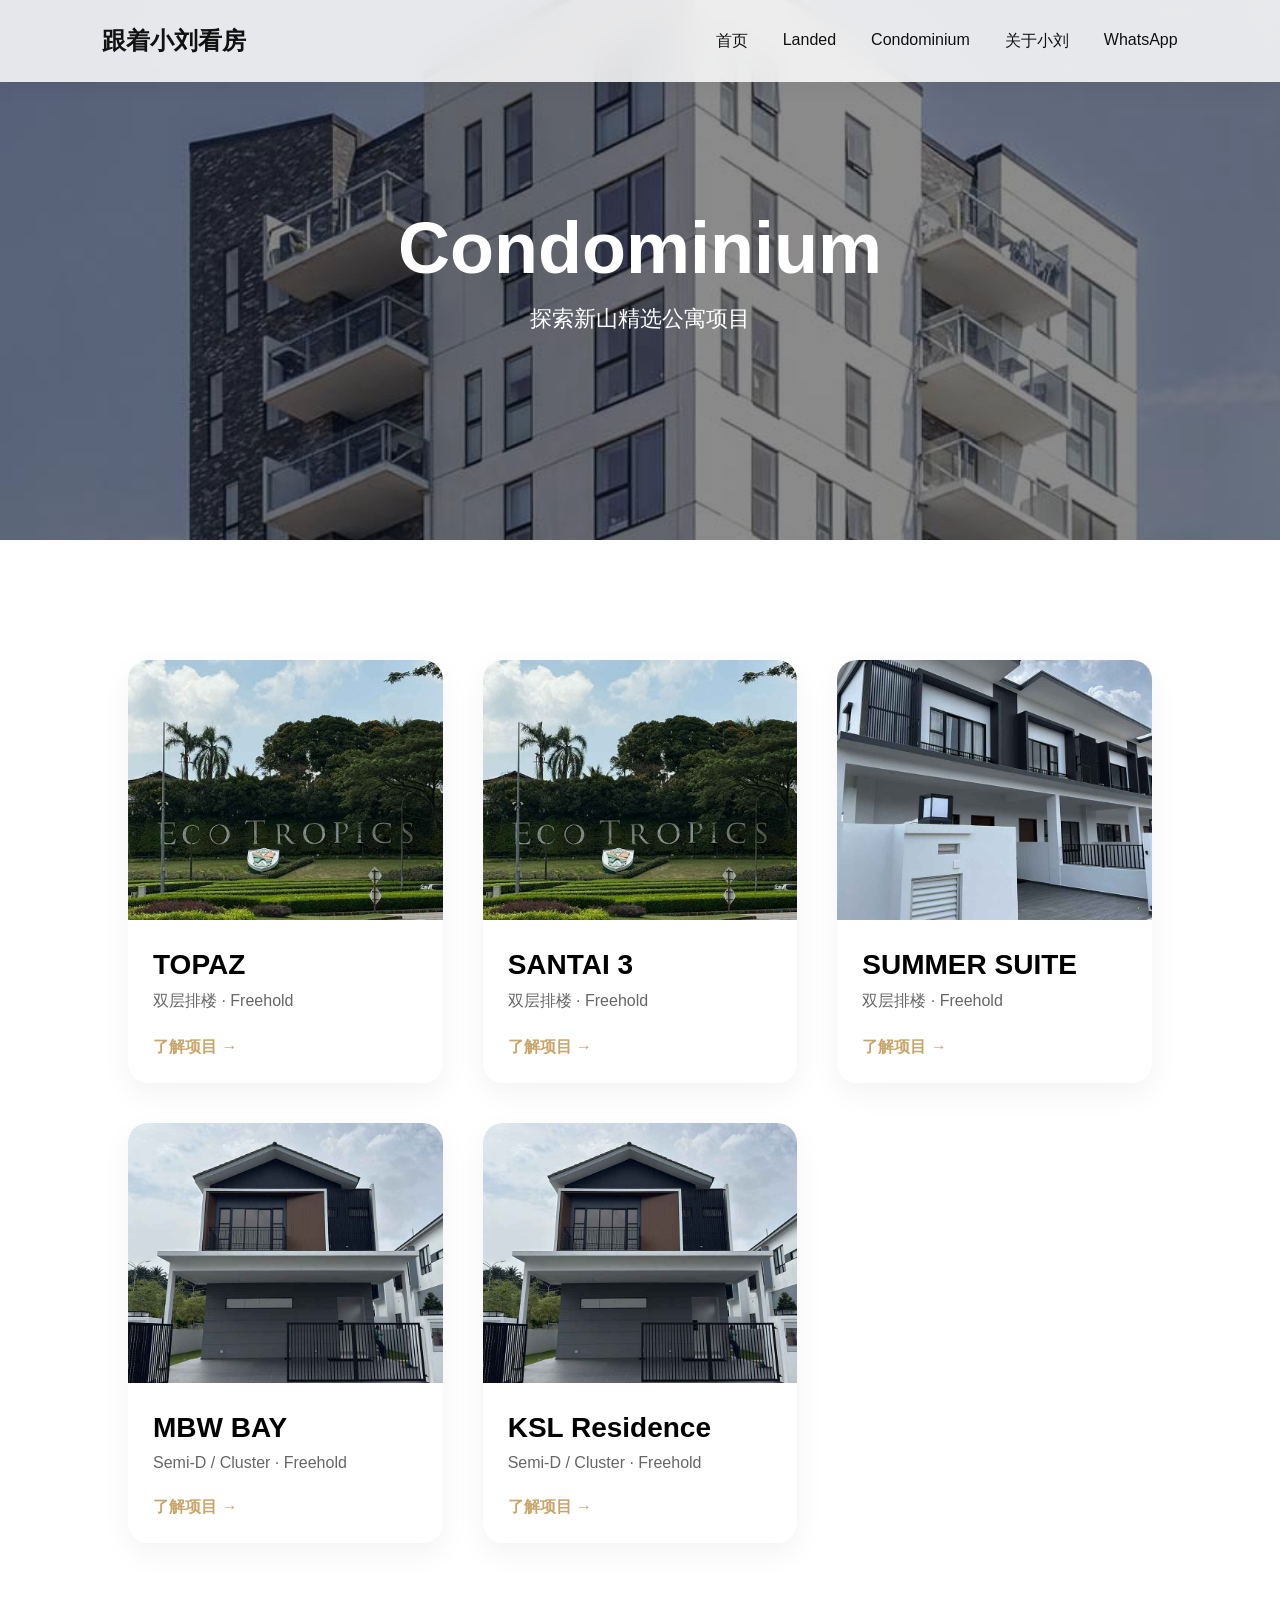
==== condo.html @ fbefe8fc "Add files via upload" ====
<!doctype html>
<html>
<head>
<meta charset="UTF-8">
<title>跟着小刘看房</title>
</head>

<body>
	<!DOCTYPE html>

<html lang="zh-CN">

<head>

<meta charset="UTF-8">

<meta name="viewport" content="width=device-width, initial-scale=1.0">

<title>Landed Homes | 跟着小刘看房</title>

<link rel="stylesheet" href="css/style.css">

</head>

<body>

<header>

<div class="logo">
    跟着小刘看房
</div>

<nav>

    <a href="index.html">首页</a>

    <a href="landed.html">Landed</a>

    <a href="condo.html">Condominium</a>

    <a href="#">关于小刘</a>

    <a href="https://wa.me/60169930295">
        WhatsApp
    </a>

</nav>

</header>

<section class="condo-hero">

<div class="landed-overlay">

    <h1>Condominium</h1>

    <p>
探索新山精选公寓项目    </p>

</div>

</section>

	<section class="project-grid">
		
<div class="project-item">

    <img src="assets/images/tana-bg.webp" alt="Topaz">

    <h2>TOPAZ</h2>

    <p>双层排楼 · Freehold</p>

    <a
href="https://wa.me/60169930295?text=你好，我想了解TOPAZ项目"
target="_blank">

了解项目 →

</a>

</div>
		
<div class="project-item">

    <img src="assets/images/tana-bg.webp" alt="santai3">

    <h2>SANTAI 3</h2>

    <p>双层排楼 · Freehold</p>

    <a
href="https://wa.me/60169930295?text=你好，我想了解SANTAI 3项目"
target="_blank">

了解项目 →

</a>

</div>


<div class="project-item">

    <img src="assets/images/pearl-bg.webp" alt="summer suite">

    <h2>SUMMER SUITE</h2>

    <p>双层排楼 · Freehold</p>

    <a
href="https://wa.me/60169930295?text=你好，我想了解SUMMER SUITE项目"
target="_blank">

了解项目 →

</a>

</div>
		
<div class="project-item">

    <img src="assets/images/jade-cluster.webp" alt="mbw bay">

    <h2>MBW BAY</h2>

    <p>Semi-D / Cluster · Freehold</p>

    <a href="https://wa.me/60169930295?text=你好，我想了解MBW BAY项目"
target="_blank">

了解项目 →

</a>

</div>
		
<div class="project-item">

    <img src="assets/images/jade-cluster.webp" alt="KSL Residence">

    <h2>KSL Residence</h2>

    <p>Semi-D / Cluster · Freehold</p>

    <a href="https://wa.me/60169930295?text=你好，我想了解KSL Residence项目"
target="_blank">

了解项目 →

</a>

</div>

</section>

</body>

</html>

</body>
</html>
---- css/style.css ----
*{
    margin:0;
    padding:0;
    box-sizing:border-box;
}

.hero{
    width:100%;
    height:100vh;
}

.hero video{
    width:100%;
    height:100%;
    object-fit:cover;
}
.hero{
    position:relative;
    width:100%;
    height:100vh;
}

.hero video{
    width:100%;
    height:100%;
    object-fit:cover;
}

.overlay{
    position:absolute;
    top:50%;
    left:50%;
    transform:translate(-50%,-50%);
    text-align:center;
    color:white;
    width:90%;
}

.overlay h1{
    font-size:60px;
    margin-bottom:20px;
}

.overlay p{
    font-size:20px;
    margin-bottom:30px;
}

.btn{
    display:inline-block;
    background:#C8A56A;
    color:white;
    text-decoration:none;
    padding:16px 36px;
    border-radius:50px;
}

.video-overlay{
    position:absolute;
    top:0;
    left:0;
    width:100%;
    height:100%;
    background:rgba(0,0,0,0.25);
}

.about{
    padding:120px 10%;
    display:flex;
    align-items:center;
    justify-content:center;
    gap:80px;
    background:#fff;
}

.about-image{
    flex:1;
}

.about-image img{
    width:100%;
    max-width:450px;
    border-radius:20px;
}

.about-content{
    flex:1;
}

.about-content h2{
    font-size:42px;
    margin-bottom:25px;
}

.about-content p{
    font-size:18px;
    line-height:1.8;
    color:#555;
    margin-bottom:30px;
}

.about-btn{
    display:inline-block;
    background:#111;
    color:white;
    padding:15px 35px;
    border-radius:50px;
    text-decoration:none;
}

.project-category{
    padding:120px 10%;
    background:#f8f8f8;
}

.section-title{
    text-align:center;
    margin-bottom:60px;
}

.section-title h2{
    font-size:48px;
    margin-bottom:15px;
}

.section-title p{
    color:#666;
    font-size:18px;
}

.category-grid{
    display:grid;
    grid-template-columns:repeat(2,1fr);
    gap:30px;
}

.category-card{
    text-decoration:none;
    color:#111;
    background:white;
    border-radius:25px;
    padding:80px 50px;
    transition:0.3s;
    box-shadow:0 10px 30px rgba(0,0,0,0.05);
}

.category-card:hover{
    transform:translateY(-8px);
}

.category-content h3{
    font-size:36px;
    margin-bottom:20px;
}

.category-content p{
    color:#666;
    margin-bottom:30px;
}

.category-content span{
    color:#C8A56A;
    font-weight:bold;
}

.category-card{
    position:relative;
    min-height:450px;
    border-radius:25px;
    overflow:hidden;

    display:flex;
    align-items:flex-end;

    text-decoration:none;

    transition:0.4s;
}

.category-card:hover{
    transform:translateY(-8px);
}

.landed-card{
    background-image:url("../assets/images/landed.webp");
    background-size:cover;
    background-position:center;
}

.condo-card{
    background-image:url("../assets/images/condo.webp");
    background-size:cover;
    background-position:center;
}

.category-card::before{
    content:"";

    position:absolute;

    top:0;
    left:0;

    width:100%;
    height:100%;

    background:
    linear-gradient(
        to top,
        rgba(0,0,0,0.75),
        rgba(0,0,0,0.15)
    );
}

.category-content{
    position:relative;
    z-index:2;

    padding:40px;

    color:white;
}

.category-content h3{
    font-size:38px;
    margin-bottom:15px;
}

.category-content p{
    color:white;
    opacity:0.9;
}

.category-content span{
    color:#C8A56A;
    font-weight:600;
}

header{
    position:fixed;

    top:0;
    left:0;

    width:100%;

    padding:25px 8%;

    display:flex;

    justify-content:space-between;

    align-items:center;

    z-index:999;

background:rgba(255,255,255,0.85);

backdrop-filter:blur(15px);

box-shadow:0 4px 20px rgba(0,0,0,0.05);
}
.logo{
    color:#111;

    font-size:24px;

    font-weight:700;
}

nav{
    display:flex;
    gap:35px;
}

nav a{
    color:#111;

    text-decoration:none;

    font-size:16px;

    transition:0.3s;
}

nav a:hover{
    color:#C8A56A;
}

.why-me{
    padding:120px 10%;
    background:white;
}

.why-grid{
    margin-top:60px;

    display:grid;

    grid-template-columns:repeat(3,1fr);

    gap:25px;
}

.why-card{
    padding:40px;

    border-radius:20px;

    background:#f8f8f8;

    text-align:center;

    font-size:20px;

    transition:0.3s;
}

.why-card:hover{
    transform:translateY(-8px);

    background:#C8A56A;

    color:white;
}
.cta-section{

    padding:180px 10%;

    text-align:center;

    background-image:url("../assets/images/cta-bg.webp");

    background-size:cover;

    background-position:center;

    background-repeat:no-repeat;

    position:relative;
}
.cta-container h2{
    font-size:56px;

    color:white;

    margin-bottom:25px;
}

.cta-container p{
    max-width:700px;

    margin:auto;

    color:#cccccc;

    font-size:20px;

    line-height:1.8;

    margin-bottom:40px;
}

.cta-btn{
    display:inline-block;

    background:#C8A56A;

    color:white;

    padding:18px 45px;

    border-radius:50px;

    text-decoration:none;

    font-size:18px;

    transition:0.3s;
}

.cta-btn:hover{
    transform:translateY(-3px);
}

.cta-section::before{

    content:"";

    position:absolute;

    top:0;
    left:0;

    width:100%;
    height:100%;

   background:
linear-gradient(
rgba(0,0,0,0.35),
rgba(0,0,0,0.65)
);
}

.cta-container{

    position:relative;

    z-index:2;
}
body{
    font-family:
    -apple-system,
    BlinkMacSystemFont,
    "PingFang SC",
    sans-serif;
}

.landed-hero{

height:60vh;

background-image:url("../assets/images/landed.webp");

background-size:cover;

background-position:center;

position:relative;
}

.landed-hero::before{

content:"";

position:absolute;

top:0;
left:0;

width:100%;
height:100%;

background:rgba(0,0,0,0.45);
}

.landed-overlay{
position:absolute;

top:50%;
left:50%;

transform:translate(-50%,-50%);

text-align:center;

color:white;

z-index:2;
}

.landed-overlay h1{
font-size:72px;

margin-bottom:15px;
}

.landed-overlay p{

font-size:22px;
}

.condo-hero{

    height:60vh;

    background-image:url("../assets/images/condo.webp");

    background-size:cover;

    background-position:center;

    position:relative;
}



.project-grid{

padding:120px 10%;

display:grid;

grid-template-columns:repeat(3,1fr);

gap:40px;


}

.project-item{

background:white;

border-radius:20px;

overflow:hidden;

box-shadow:0 10px 30px rgba(0,0,0,0.05);

transition:0.3s;


}

.project-item:hover{


transform:translateY(-8px);


}

.project-item img{

width:100%;

height:260px;

object-fit:cover;


}

.project-item h2{

padding:25px 25px 10px;

font-size:28px;

}

.project-item p{

padding:0 25px;

color:#666;

}

.project-item a{

display:inline-block;

padding:25px;

color:#C8A56A;

text-decoration:none;

font-weight:600;

}

.condo-hero::before{
    content:"";
    position:absolute;
    inset:0;

    background:
    linear-gradient(
        rgba(0,0,0,0.45),
        rgba(0,0,0,0.45)
    );
}

.condo-overlay{
    position:absolute;
    top:50%;
    left:50%;
    transform:translate(-50%,-50%);
    text-align:center;
    color:white;
    z-index:2;
}

.condo-overlay h1{
    font-size:72px;
    text-shadow:0 5px 25px rgba(0,0,0,0.5);
}

.project-hero{

    height:90vh;

    background-image:
    url("../assets/images/tana-bg.webp");

    background-size:cover;

    background-position:center;

    position:relative;

    display:flex;

    align-items:center;

    justify-content:center;
}

.project-hero::before{

    content:"";

    position:absolute;

    inset:0;

    background:
    linear-gradient(
    rgba(0,0,0,0.35),
    rgba(0,0,0,0.45)
    );
}

.project-overlay{

    position:relative;

    z-index:2;

    text-align:center;

    color:white;
}

.project-overlay h1{

    font-size:90px;

    margin-bottom:10px;
}

.project-overlay p{

    font-size:24px;

    margin-bottom:15px;

    opacity:.9;
}

.project-overlay span{

    display:block;

    font-size:18px;

    margin-bottom:35px;

    opacity:.8;
}

.hero-btn{

    display:inline-block;

    padding:16px 40px;

    border-radius:50px;

    background:#C8A56A;

    color:white;

    text-decoration:none;

    transition:.3s;
}

.hero-btn:hover{

    transform:translateY(-4px);
}

.floorplan-section{

    padding:120px 10%;
}

.floorplan-wrapper{

    display:flex;

    align-items:flex-start;

    gap:100px;
}

.floor-left{

    width:55%;
}

.property-info{

    width:45%;
}

.floor-tabs{

    display:flex;

    gap:40px;

    margin-bottom:35px;
}

.tab-btn{

    position:relative;

    border:none;
    background:none;

    font-size:20px;

    color:#999;

    cursor:pointer;

    transition:all .35s ease;
}

.tab-btn.active{

    color:#111;

    font-weight:700;

    transform:scale(1.08);
}

.tab-btn::after{

    content:"";

    position:absolute;

    left:0;
    bottom:-10px;

    width:0;

    height:2px;

    background:#C8A56A;

    transition:.35s;
}

.tab-btn.active::after{

    width:100%;
}

.floor-image img{
    max-height:700px;
    object-fit:contain;
}
.property-info h2{

    font-size:32px;

    margin-bottom:40px;
}

.info-row{

    display:flex;

    justify-content:space-between;

    padding:22px 0;

    border-bottom:1px solid #ececec;
}

.tab-btn{

    position:relative;

    border:none;

    background:none;

    font-size:20px;

    color:#999;

    cursor:pointer;

    transition:all .35s ease;
}

.tab-btn.active{

    color:#111;

    font-weight:700;

    transform:scale(1.08);
}

.tab-btn::after{

    content:"";

    position:absolute;

    left:0;

    bottom:-10px;

    width:0;

    height:2px;

    background:#C8A56A;

    transition:.35s ease;
}
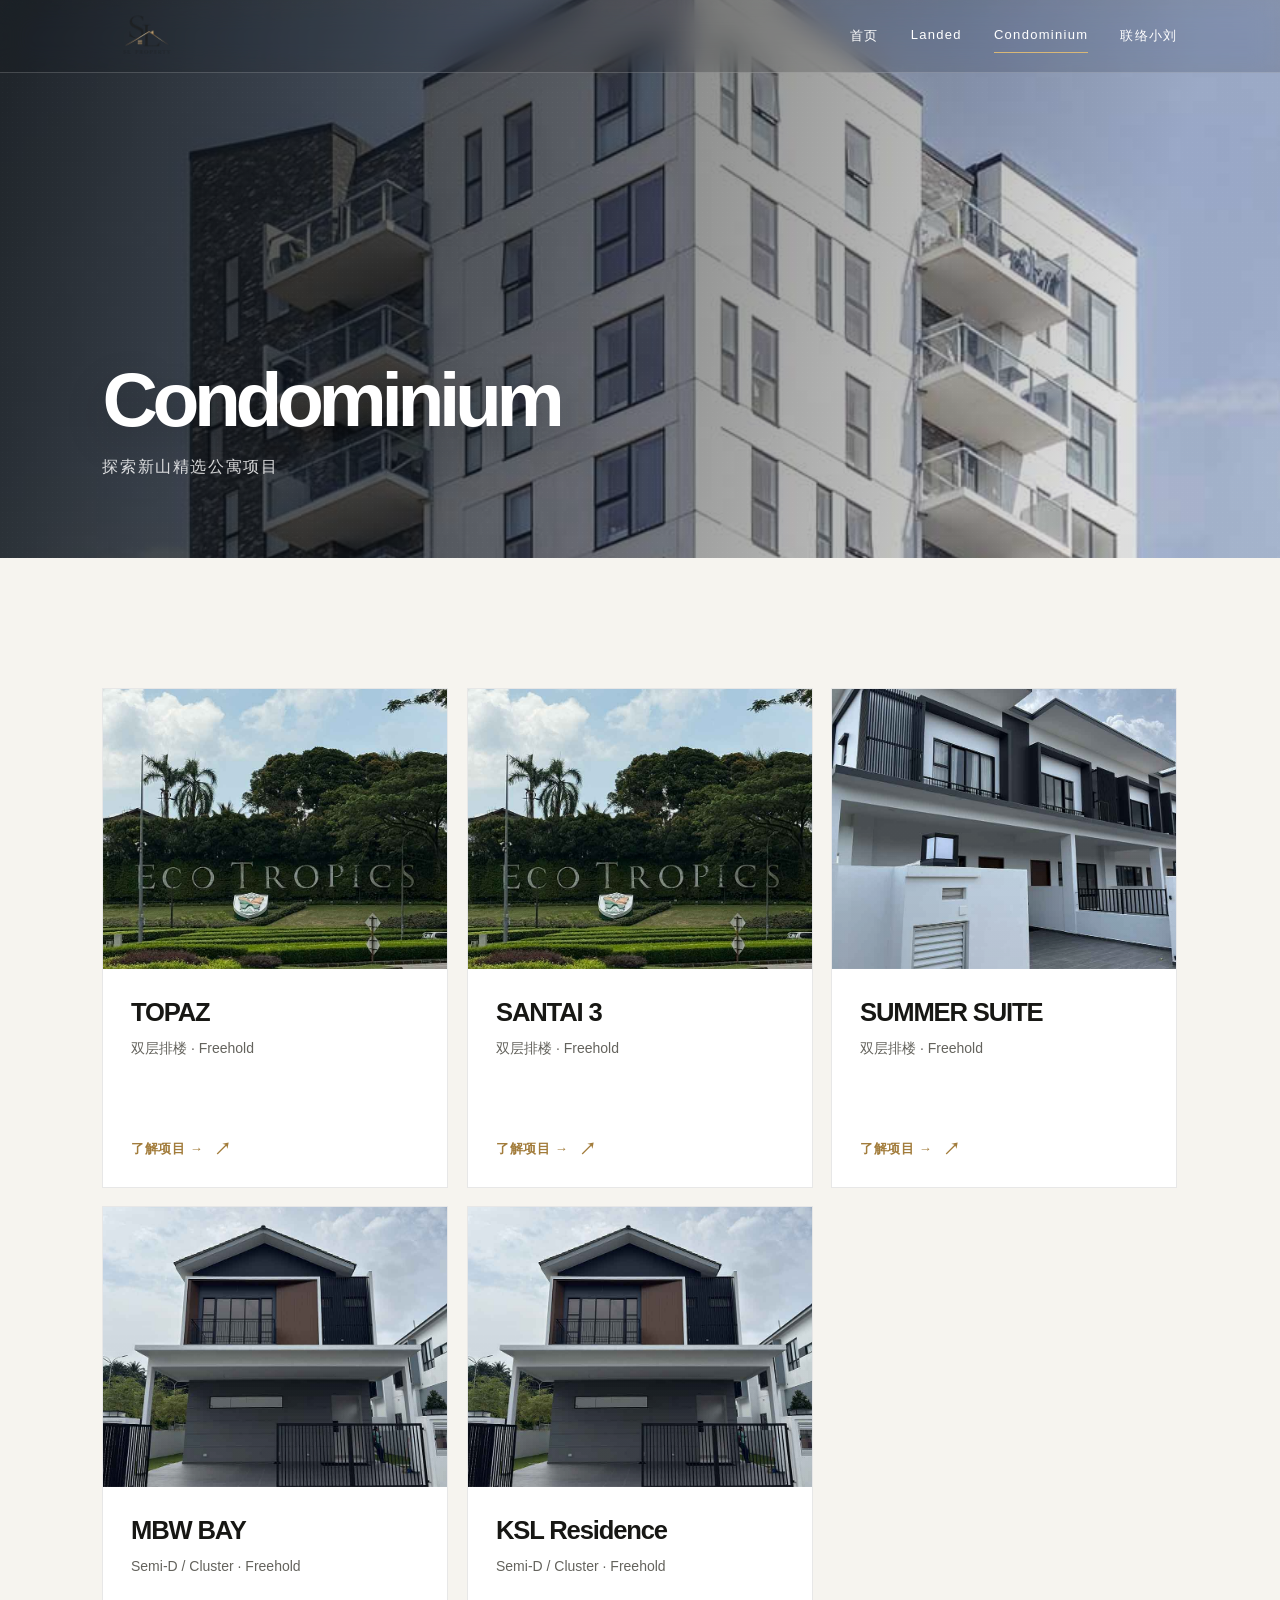
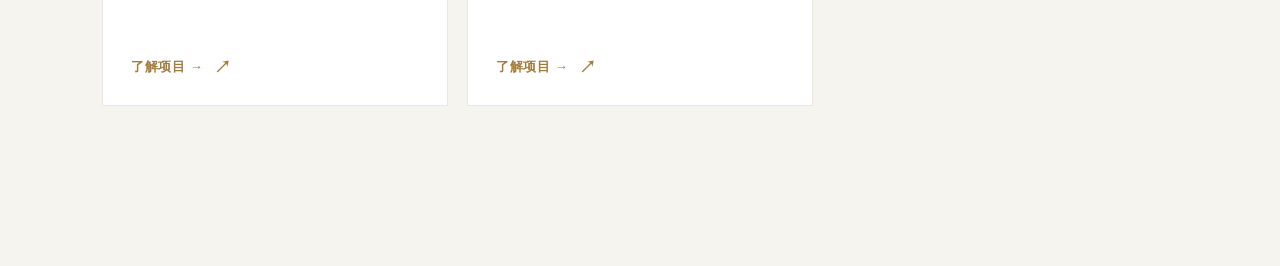
==== commit 09ce0e69: "Update website files" ====
--- a/condo.html
+++ b/condo.html
@@ -1,54 +1,33 @@
 <!doctype html>
-<html>
+<html lang="zh-CN">
 <head>
 <meta charset="UTF-8">
-<title>跟着小刘看房</title>
+<meta name="viewport" content="width=device-width, initial-scale=1.0">
+<title>Condominium | 跟着小刘看房</title>
+<link rel="stylesheet" href="css/style.css">
+<link rel="icon" type="image/webp" href="assets/images/website-logo.webp">
+<script src="js/home.js?v=20260828" defer></script>
 </head>
 
-<body>
-	<!DOCTYPE html>
+<body class="listing-page condo-page">
 
-<html lang="zh-CN">
+<header class="site-header">
 
-<head>
+    <div class="logo">
+        <img class="desktop-logo" src="assets/images/website-logo.webp" alt="跟着小刘看房">
+        <span class="mobile-logo-text">跟着小刘看房</span>
+    </div>
 
-<meta charset="UTF-8">
-
-<meta name="viewport" content="width=device-width, initial-scale=1.0">
-
-<title>Landed Homes | 跟着小刘看房</title>
-
-<link rel="stylesheet" href="css/style.css">
-
-</head>
-
-<body>
-
-<header>
-
-<div class="logo">
-    跟着小刘看房
-</div>
-
-<nav>
-
-    <a href="index.html">首页</a>
-
-    <a href="landed.html">Landed</a>
-
-    <a href="condo.html">Condominium</a>
-
-    <a href="#">关于小刘</a>
-
-    <a href="https://wa.me/60169930295">
-        WhatsApp
-    </a>
-
-</nav>
+    <nav>
+        <a href="index.html">首页</a>
+        <a href="landed.html">Landed</a>
+        <a href="condo.html" class="is-active" aria-current="page">Condominium</a>
+        <a href="https://wa.me/60169930295" target="_blank">联络小刘</a>
+    </nav>
 
 </header>
 
-<section class="condo-hero">
+<section class="condo-hero listing-hero" data-listing-intro>
 
 <div class="landed-overlay">
 
@@ -155,8 +134,4 @@
 </section>
 
 </body>
-
 </html>
-
-</body>
-</html>
--- a/css/style.css
+++ b/css/style.css
@@ -236,7 +236,8 @@
     font-weight:600;
 }
 
-header{
+header,
+.detail-page .site-header{
     position:fixed;
 
     top:0;
@@ -831,3 +832,456 @@
 
     transition:.35s ease;
 }
+
+/* Desktop-only cinematic treatment for the home page. */
+@media (min-width: 769px) {
+    .home-page {
+        background: #f6f4ef;
+        color: #171714;
+        overflow-x: hidden;
+    }
+
+    :is(.home-page, .listing-page, .detail-page) .site-header {
+        padding: 22px 8%;
+        background: rgba(15, 16, 14, 0.16);
+        border-bottom: 1px solid rgba(255, 255, 255, 0.18);
+        box-shadow: none;
+        backdrop-filter: blur(14px) saturate(125%);
+        transition: background .45s ease, padding .45s ease, box-shadow .45s ease, border-color .45s ease;
+    }
+
+    :is(.home-page, .listing-page, .detail-page) .site-header .logo,
+    :is(.home-page, .listing-page, .detail-page) .site-header nav a { color: #fff; }
+
+    :is(.home-page, .listing-page, .detail-page) .site-header .logo {
+        letter-spacing: .08em;
+        font-size: 19px;
+    }
+
+    :is(.home-page, .listing-page, .detail-page) .site-header nav { gap: 32px; }
+
+    :is(.home-page, .listing-page, .detail-page) .site-header nav a {
+        position: relative;
+        font-size: 13px;
+        letter-spacing: .1em;
+    }
+
+    :is(.home-page, .listing-page, .detail-page) .site-header nav a::after {
+        content: '';
+        position: absolute;
+        right: 0;
+        bottom: -8px;
+        left: 0;
+        height: 1px;
+        background: #d8b777;
+        transform: scaleX(0);
+        transform-origin: right;
+        transition: transform .35s ease;
+    }
+
+    :is(.home-page, .listing-page, .detail-page) .site-header nav a:hover::after,
+    :is(.home-page, .listing-page, .detail-page) .site-header nav a.is-active::after { transform: scaleX(1); transform-origin: left; }
+
+    :is(.home-page, .listing-page, .detail-page) .site-header.is-scrolled {
+        padding-top: 15px;
+        padding-bottom: 15px;
+        background: rgba(247, 245, 239, 0.88);
+        border-color: rgba(23, 23, 20, 0.08);
+        box-shadow: 0 10px 35px rgba(19, 18, 13, 0.09);
+    }
+
+    :is(.home-page, .listing-page, .detail-page) .site-header.is-scrolled .logo,
+    :is(.home-page, .listing-page, .detail-page) .site-header.is-scrolled nav a { color: #171714; }
+
+    .home-page .hero {
+        min-height: 760px;
+        height: 100svh;
+        overflow: hidden;
+        background: #121310;
+    }
+
+    .home-page .hero video {
+        transform: translateY(var(--hero-shift, 0)) scale(1.08);
+        filter: saturate(.76) contrast(1.12) brightness(.78);
+        transition: filter 1.2s ease;
+        will-change: transform;
+    }
+
+    .home-page .video-overlay {
+        background: linear-gradient(112deg, rgba(8, 11, 10, .82) 2%, rgba(12, 15, 13, .47) 43%, rgba(13, 15, 12, .12) 74%), linear-gradient(0deg, rgba(6, 7, 6, .42), transparent 46%);
+    }
+
+    .home-page .hero::after {
+        content: '';
+        position: absolute;
+        inset: 0;
+        pointer-events: none;
+        opacity: .46;
+        background-image: radial-gradient(rgba(255,255,255,.22) .55px, transparent .65px);
+        background-size: 5px 5px;
+        mix-blend-mode: soft-light;
+    }
+
+    .home-page .overlay {
+        width: min(1180px, 84%);
+        left: 8%;
+        transform: translateY(calc(-50% + var(--content-shift, 0px)));
+        text-align: left;
+        opacity: var(--content-opacity, 1);
+        transition: opacity .15s linear;
+        z-index: 2;
+    }
+
+    .home-page .overlay h1 {
+        max-width: 720px;
+        margin-bottom: 24px;
+        font-size: clamp(68px, 7.2vw, 118px);
+        font-weight: 600;
+        letter-spacing: -.075em;
+        line-height: .95;
+        text-shadow: 0 14px 42px rgba(0,0,0,.25);
+    }
+
+    .home-page .overlay p {
+        max-width: 450px;
+        margin-bottom: 36px;
+        font-size: 18px;
+        line-height: 1.7;
+        letter-spacing: .08em;
+        color: rgba(255,255,255,.84);
+    }
+
+    .home-page .btn,
+    .home-page .about-btn,
+    .home-page .cta-btn {
+        position: relative;
+        overflow: hidden;
+        border: 1px solid rgba(255,255,255,.28);
+        border-radius: 4px;
+        box-shadow: 0 12px 30px rgba(0,0,0,.16);
+        transition: transform .35s cubic-bezier(.2,.8,.2,1), box-shadow .35s ease, background .35s ease;
+    }
+
+    .home-page .btn { padding: 17px 30px; background: #d2ad68; }
+    .home-page .btn:hover, .home-page .about-btn:hover, .home-page .cta-btn:hover { transform: translateY(-4px); box-shadow: 0 18px 38px rgba(0,0,0,.24); }
+
+    .home-page .about,
+    .home-page .project-category,
+    .home-page .why-me { padding: 150px 10%; }
+
+    .home-page .about {
+        position: relative;
+        gap: clamp(60px, 9vw, 150px);
+        background: #f6f4ef;
+    }
+
+    .home-page .about::before {
+        content: '01';
+        position: absolute;
+        top: 58px;
+        right: 9%;
+        color: rgba(23,23,20,.06);
+        font: 600 190px/.8 Georgia, serif;
+    }
+
+    .home-page .about-image { position: relative; max-width: 455px; }
+    .home-page .about-image::after { content: ''; position: absolute; inset: 18px -18px -18px 18px; border: 1px solid #c9a76a; z-index: 0; }
+    .home-page .about-image img { position: relative; z-index: 1; display: block; max-width: 100%; border-radius: 0; box-shadow: 20px 28px 65px rgba(31,28,20,.15); }
+
+    .home-page .about-content { max-width: 550px; }
+    .home-page .about-content h2, .home-page .section-title h2 { font-size: clamp(42px, 4.1vw, 64px); letter-spacing: -.055em; line-height: 1.08; }
+    .home-page .about-content p { color: #64635d; line-height: 2; }
+    .home-page .about-btn { background: #1c1e1a; border-color: #1c1e1a; border-radius: 3px; }
+
+    .home-page .project-category { background: #171914; color: #f5f2ea; }
+    .home-page .section-title { margin-bottom: 76px; }
+    .home-page .section-title p { margin-top: 18px; letter-spacing: .08em; color: inherit; opacity: .64; }
+    .home-page .category-grid { gap: 22px; }
+    .home-page .category-card { min-height: 570px; border-radius: 0; padding: 0; box-shadow: none; transform: none; }
+    .home-page .category-card::before { background: linear-gradient(0deg, rgba(7,8,6,.88), rgba(7,8,6,.04) 70%); transition: background .55s ease; }
+    .home-page .category-card::after { content: ''; position: absolute; inset: 14px; border: 1px solid rgba(255,255,255,.45); opacity: 0; transition: opacity .4s ease; }
+    .home-page .category-card:hover { transform: translateY(-10px); box-shadow: 0 24px 42px rgba(0,0,0,.24); }
+    .home-page .category-card:hover::before { background: linear-gradient(0deg, rgba(7,8,6,.92), rgba(7,8,6,.22) 76%); }
+    .home-page .category-card:hover::after { opacity: 1; }
+    .home-page .category-content { padding: 45px; transition: transform .5s cubic-bezier(.2,.8,.2,1); }
+    .home-page .category-card:hover .category-content { transform: translateY(-12px); }
+    .home-page .category-content h3 { font-size: 48px; letter-spacing: -.05em; }
+    .home-page .category-content span { display: inline-flex; gap: 10px; padding-bottom: 4px; border-bottom: 1px solid currentColor; }
+
+    .home-page .why-me { position: relative; background: #ecebe5; }
+    .home-page .why-grid { gap: 12px; margin-top: 64px; }
+    .home-page .why-card { min-height: 164px; display: grid; place-items: end start; padding: 28px; border: 1px solid rgba(23,23,20,.12); border-radius: 0; background: transparent; font-size: 20px; text-align: left; transition: color .4s ease, background .4s ease, transform .4s cubic-bezier(.2,.8,.2,1); }
+    .home-page .why-card::before { content: '0' counter(feature); counter-increment: feature; align-self: start; color: #bd9858; font-size: 13px; letter-spacing: .1em; }
+    .home-page .why-grid { counter-reset: feature; }
+    .home-page .why-card:hover { transform: translateY(-7px); background: #1d201b; color: #fff; }
+
+    .home-page .cta-section { min-height: 650px; display: grid; place-items: center; padding: 130px 10%; background-attachment: fixed; }
+    .home-page .cta-section::before { background: linear-gradient(105deg, rgba(12,14,11,.84), rgba(12,14,11,.45)); }
+    .home-page .cta-container h2 { font-size: clamp(52px, 5.7vw, 86px); letter-spacing: -.06em; line-height: 1; }
+    .home-page .cta-container p { color: rgba(255,255,255,.76); }
+    .home-page .cta-btn { border-radius: 3px; }
+
+    .home-page [data-reveal], .home-page [data-reveal-section] { opacity: 0; transform: translateY(32px); transition: opacity .8s ease, transform .9s cubic-bezier(.2,.8,.2,1); }
+    .home-page [data-reveal="image"] { transform: translateX(-42px); }
+    .home-page [data-reveal="content"] { transform: translateX(42px); }
+    .home-page [data-reveal="cards"] .category-card, .home-page [data-reveal="cards"] .why-card { opacity: 0; transform: translateY(28px); transition: opacity .65s ease, transform .75s cubic-bezier(.2,.8,.2,1); }
+    .home-page [data-reveal="cards"].is-visible .category-card:nth-child(2), .home-page [data-reveal="cards"].is-visible .why-card:nth-child(2) { transition-delay: .1s; }
+    .home-page [data-reveal="cards"].is-visible .why-card:nth-child(3) { transition-delay: .16s; }
+    .home-page [data-reveal="cards"].is-visible .why-card:nth-child(4) { transition-delay: .22s; }
+    .home-page [data-reveal="cards"].is-visible .why-card:nth-child(5) { transition-delay: .28s; }
+    .home-page [data-reveal="cards"].is-visible .why-card:nth-child(6) { transition-delay: .34s; }
+    .home-page .is-visible { opacity: 1; transform: translate(0); }
+    .home-page [data-reveal="cards"].is-visible .category-card, .home-page [data-reveal="cards"].is-visible .why-card { opacity: 1; transform: translateY(0); }
+}
+
+/* Shared desktop project-discovery system for Landed and Condominium. */
+@media (min-width: 769px) {
+    .listing-page {
+        min-height: 100vh;
+        background: #f6f4ef;
+        color: #171714;
+        overflow-x: hidden;
+    }
+
+    .listing-page .listing-hero {
+        display: flex;
+        align-items: flex-end;
+        min-height: 540px;
+        height: 62svh;
+        padding: 0 8% 78px;
+        overflow: hidden;
+        background-position: center;
+    }
+
+    .listing-page .listing-hero::before {
+        background: linear-gradient(104deg, rgba(8, 11, 9, .84) 2%, rgba(10, 12, 10, .48) 48%, rgba(10, 12, 10, .12) 86%);
+    }
+
+    .listing-page .listing-hero::after {
+        content: '';
+        position: absolute;
+        inset: 0;
+        pointer-events: none;
+        opacity: .35;
+        background-image: radial-gradient(rgba(255, 255, 255, .22) .55px, transparent .65px);
+        background-size: 5px 5px;
+        mix-blend-mode: soft-light;
+    }
+
+    .listing-page .listing-hero .landed-overlay {
+        position: relative;
+        top: auto;
+        left: auto;
+        width: min(1180px, 100%);
+        margin: 0 auto;
+        transform: translateY(28px);
+        text-align: left;
+        opacity: 0;
+        filter: blur(5px);
+        transition: opacity 1s ease, transform 1.1s cubic-bezier(.2,.8,.2,1), filter 1s ease;
+    }
+
+    .listing-page .listing-hero.is-visible .landed-overlay {
+        opacity: 1;
+        transform: translateY(0);
+        filter: blur(0);
+    }
+
+    .listing-page .listing-hero .landed-overlay h1 {
+        margin-bottom: 18px;
+        font-size: clamp(58px, 6vw, 92px);
+        font-weight: 600;
+        line-height: .94;
+        letter-spacing: -.07em;
+        text-shadow: 0 14px 40px rgba(0, 0, 0, .24);
+    }
+
+    .listing-page .listing-hero .landed-overlay p {
+        font-size: 16px;
+        line-height: 1.7;
+        letter-spacing: .1em;
+        color: rgba(255, 255, 255, .82);
+    }
+
+    .listing-page .project-grid {
+        position: relative;
+        max-width: 1480px;
+        margin: 0 auto;
+        padding: 130px 8% 160px;
+        grid-template-columns: repeat(3, minmax(0, 1fr));
+        gap: 18px;
+        background: transparent;
+    }
+
+    .listing-page .project-item {
+        position: relative;
+        display: flex;
+        min-height: 500px;
+        flex-direction: column;
+        overflow: hidden;
+        border: 1px solid rgba(23, 23, 20, .1);
+        border-radius: 0;
+        background: #fff;
+        box-shadow: none;
+        opacity: 0;
+        filter: blur(5px);
+        transform: translateY(40px);
+        transition: opacity .78s ease, transform .85s cubic-bezier(.2,.8,.2,1), filter .75s ease, box-shadow .55s ease;
+        will-change: opacity, transform, filter;
+    }
+
+    .listing-page .project-item.is-visible {
+        opacity: 1;
+        filter: blur(0);
+        transform: translateY(0);
+    }
+
+    .listing-page .project-item::before {
+        content: '';
+        position: absolute;
+        z-index: 1;
+        top: 0;
+        right: 0;
+        left: 0;
+        height: 280px;
+        pointer-events: none;
+        background: linear-gradient(0deg, rgba(11, 13, 10, .2), transparent 56%);
+        opacity: .35;
+        transition: opacity .55s ease;
+    }
+
+    .listing-page .project-item:hover {
+        transform: translateY(-7px);
+        box-shadow: 0 24px 48px rgba(27, 26, 20, .13);
+    }
+
+    .listing-page .project-item:hover::before { opacity: .72; }
+
+    .listing-page .project-item img {
+        height: 280px;
+        object-fit: cover;
+        transform: scale(1.001);
+        transition: transform .9s cubic-bezier(.2,.8,.2,1), filter .7s ease;
+        will-change: transform;
+    }
+
+    .listing-page .project-item:hover img {
+        filter: saturate(.94) contrast(1.04);
+        transform: scale(1.035) translateY(-3px);
+    }
+
+    .listing-page .project-item h2 {
+        margin-top: 2px;
+        padding: 28px 28px 11px;
+        font-size: clamp(25px, 2vw, 31px);
+        font-weight: 600;
+        line-height: 1.05;
+        letter-spacing: -.045em;
+        transition: transform .5s cubic-bezier(.2,.8,.2,1);
+    }
+
+    .listing-page .project-item:hover h2 { transform: translateX(5px); }
+
+    .listing-page .project-item p {
+        padding: 0 28px;
+        color: #64635d;
+        font-size: 14px;
+        line-height: 1.65;
+    }
+
+    .listing-page .project-item p b {
+        color: #252721;
+        font-weight: 600;
+    }
+
+    .listing-page .project-item a {
+        display: inline-flex;
+        align-items: center;
+        gap: 10px;
+        width: max-content;
+        margin-top: auto;
+        padding: 27px 28px 29px;
+        color: #a27c3b;
+        font-size: 13px;
+        font-weight: 600;
+        letter-spacing: .05em;
+        transition: color .35s ease, transform .45s cubic-bezier(.2,.8,.2,1);
+    }
+
+    .listing-page .project-item a::after {
+        content: '↗';
+        font-size: 17px;
+        line-height: 1;
+        transition: transform .4s cubic-bezier(.2,.8,.2,1);
+    }
+
+    .listing-page .project-item:hover a { color: #765725; transform: translateX(5px); }
+    .listing-page .project-item:hover a::after { transform: translate(3px, -3px); }
+}
+
+@media (prefers-reduced-motion: reduce) {
+    .home-page *, .home-page *::before, .home-page *::after { scroll-behavior: auto !important; transition-duration: .01ms !important; animation-duration: .01ms !important; }
+}
+
+/* Desktop header logo. Mobile retains the existing text mark and layout. */
+.logo .desktop-logo {
+    display: none;
+}
+
+@media (min-width: 769px) {
+    :is(.home-page, .listing-page, .detail-page) .site-header .logo {
+        position: relative;
+        display: flex;
+        align-items: center;
+        flex: 0 0 104px;
+        height: 28px;
+	}}
+
+    :is(.home-page, .listing-page, .detail-page) .site-header .logo .desktop-logo {
+        display: block;
+        position: absolute;
+        top: 50%;
+        left: 0;
+        width: auto;
+        height: 64px;
+        object-fit: contain;
+        transform: translateY(-50%);
+    }
+
+    :is(.home-page, .listing-page, .detail-page) .site-header .logo .mobile-logo-text {
+        display: none;
+    }
+}
+.logo {
+    display: flex;
+    align-items: center;
+}
+
+.desktop-logo {
+    display: block;
+    width: 90px;
+    height: auto;
+    object-fit: contain;
+}
+
+.mobile-logo-text {
+    display: none;
+}
+
+.site-header .logo {
+    display: flex;
+    align-items: center;
+}
+
+.site-header .desktop-logo {
+    display: block !important;
+    width: 90px !important;
+    height: auto !important;
+    max-width: none !important;
+    opacity: 1 !important;
+    visibility: visible !important;
+}
+
+.site-header .mobile-logo-text {
+    display: none !important;
+}
